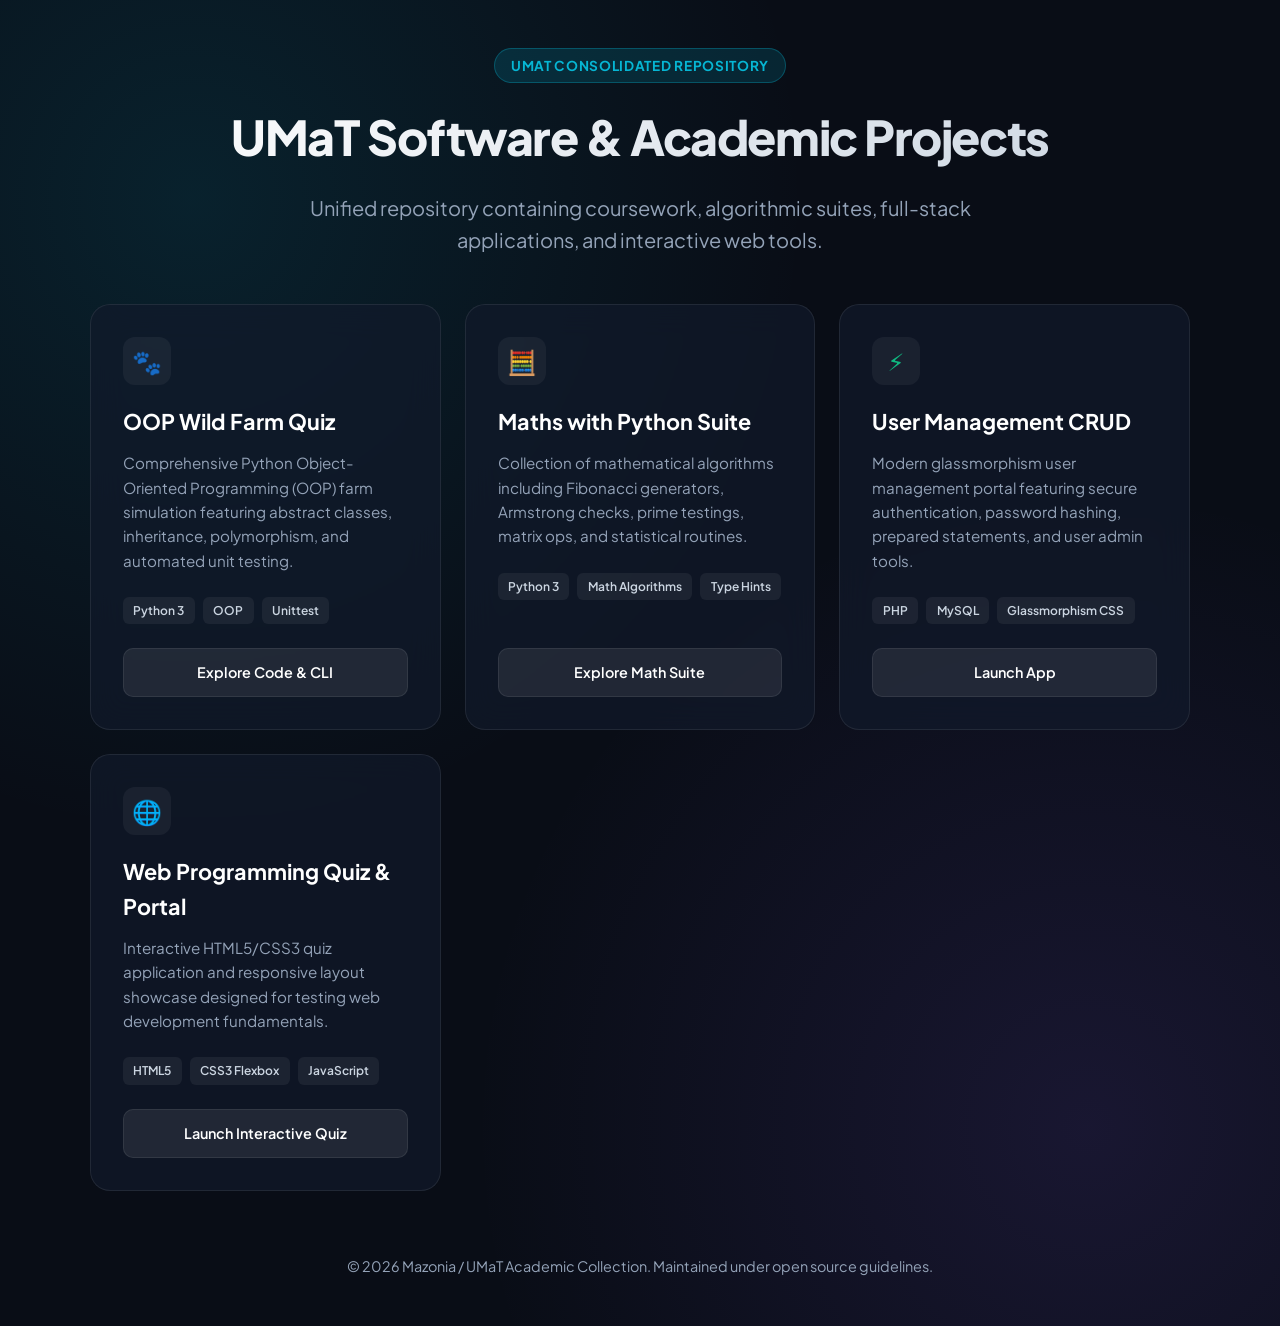
==== index.html @ 9bd82796 "Consolidate UMaT projects, refactor codebases, modernize UI/UX, and add open-source governance docum" ====
<!DOCTYPE html>
<html lang="en">
<head>
    <meta charset="UTF-8">
    <meta name="viewport" content="width=device-width, initial-scale=1.0">
    <title>UMaT Academic & Software Engineering Portfolio</title>
    <link href="https://fonts.googleapis.com/css2?family=Plus+Jakarta+Sans:wght@300;400;500;600;700;800&display=swap" rel="stylesheet">
    <style>
        :root {
            --bg-color: #090d16;
            --card-bg: rgba(18, 26, 43, 0.7);
            --border-color: rgba(255, 255, 255, 0.08);
            --accent-cyan: #06b6d4;
            --accent-purple: #8b5cf6;
            --accent-pink: #ec4899;
            --accent-emerald: #10b981;
            --text-primary: #f8fafc;
            --text-secondary: #94a3b8;
        }

        * { box-sizing: border-box; margin: 0; padding: 0; }

        body {
            font-family: 'Plus Jakarta Sans', system-ui, sans-serif;
            background-color: var(--bg-color);
            background-image: 
                radial-gradient(at 15% 15%, rgba(6, 182, 212, 0.12) 0px, transparent 40%),
                radial-gradient(at 85% 85%, rgba(139, 92, 246, 0.12) 0px, transparent 40%);
            color: var(--text-primary);
            min-height: 100vh;
            padding: 3rem 1.5rem;
            line-height: 1.6;
        }

        .header-container {
            max-width: 1100px;
            margin: 0 auto 3rem auto;
            text-align: center;
        }

        .badge {
            display: inline-block;
            background: rgba(6, 182, 212, 0.15);
            color: var(--accent-cyan);
            border: 1px solid rgba(6, 182, 212, 0.3);
            padding: 0.35rem 1rem;
            border-radius: 9999px;
            font-size: 0.85rem;
            font-weight: 700;
            letter-spacing: 0.05em;
            text-transform: uppercase;
            margin-bottom: 1rem;
        }

        h1 {
            font-size: 3rem;
            font-weight: 800;
            letter-spacing: -0.03em;
            background: linear-gradient(135deg, #ffffff 0%, #cbd5e1 100%);
            -webkit-background-clip: text;
            -webkit-text-fill-color: transparent;
            margin-bottom: 1rem;
        }

        p.subtitle {
            font-size: 1.25rem;
            color: var(--text-secondary);
            max-width: 700px;
            margin: 0 auto;
        }

        .projects-grid {
            max-width: 1100px;
            margin: 0 auto;
            display: grid;
            grid-template-columns: repeat(auto-fit, minmax(260px, 1fr));
            gap: 1.5rem;
        }

        .project-card {
            background: var(--card-bg);
            border: 1px solid var(--border-color);
            border-radius: 20px;
            padding: 2rem;
            backdrop-filter: blur(16px);
            transition: all 0.3s cubic-bezier(0.4, 0, 0.2, 1);
            display: flex;
            flex-direction: column;
            justify-content: space-between;
            position: relative;
            overflow: hidden;
        }

        .project-card::before {
            content: '';
            position: absolute;
            top: 0; left: 0; right: 0; height: 4px;
            background: linear-gradient(90deg, var(--accent-cyan), var(--accent-purple));
            opacity: 0;
            transition: opacity 0.3s ease;
        }

        .project-card:hover {
            transform: translateY(-6px);
            border-color: rgba(255, 255, 255, 0.2);
            box-shadow: 0 20px 30px -10px rgba(0, 0, 0, 0.5);
        }

        .project-card:hover::before {
            opacity: 1;
        }

        .card-icon {
            width: 48px;
            height: 48px;
            border-radius: 12px;
            background: rgba(255, 255, 255, 0.05);
            display: flex;
            align-items: center;
            justify-content: center;
            font-size: 1.5rem;
            margin-bottom: 1.25rem;
        }

        .card-title {
            font-size: 1.35rem;
            font-weight: 700;
            margin-bottom: 0.75rem;
            color: #ffffff;
        }

        .card-desc {
            color: var(--text-secondary);
            font-size: 0.95rem;
            margin-bottom: 1.5rem;
            flex-grow: 1;
        }

        .card-tech {
            display: flex;
            gap: 0.5rem;
            flex-wrap: wrap;
            margin-bottom: 1.5rem;
        }

        .tech-pill {
            background: rgba(255, 255, 255, 0.06);
            color: #cbd5e1;
            padding: 0.25rem 0.65rem;
            border-radius: 6px;
            font-size: 0.75rem;
            font-weight: 600;
        }

        .btn-launch {
            display: inline-flex;
            align-items: center;
            justify-content: center;
            gap: 0.5rem;
            background: rgba(255, 255, 255, 0.08);
            color: #ffffff;
            text-decoration: none;
            padding: 0.75rem 1.25rem;
            border-radius: 10px;
            font-weight: 600;
            font-size: 0.9rem;
            transition: all 0.2s ease;
            border: 1px solid var(--border-color);
        }

        .btn-launch:hover {
            background: var(--accent-cyan);
            color: #090d16;
            border-color: var(--accent-cyan);
            box-shadow: 0 0 20px rgba(6, 182, 212, 0.4);
        }

        footer {
            text-align: center;
            margin-top: 4rem;
            color: var(--text-secondary);
            font-size: 0.9rem;
        }
    </style>
</head>
<body>

    <div class="header-container">
        <span class="badge">UMaT Consolidated Repository</span>
        <h1>UMaT Software & Academic Projects</h1>
        <p class="subtitle">Unified repository containing coursework, algorithmic suites, full-stack applications, and interactive web tools.</p>
    </div>

    <div class="projects-grid">
        <!-- OOP Quiz -->
        <div class="project-card">
            <div>
                <div class="card-icon" style="color:var(--accent-purple);">🐾</div>
                <h2 class="card-title">OOP Wild Farm Quiz</h2>
                <p class="card-desc">Comprehensive Python Object-Oriented Programming (OOP) farm simulation featuring abstract classes, inheritance, polymorphism, and automated unit testing.</p>
                <div class="card-tech">
                    <span class="tech-pill">Python 3</span>
                    <span class="tech-pill">OOP</span>
                    <span class="tech-pill">Unittest</span>
                </div>
            </div>
            <a href="OOP-Quiz/main.py" class="btn-launch">Explore Code & CLI</a>
        </div>

        <!-- Maths with Python -->
        <div class="project-card">
            <div>
                <div class="card-icon" style="color:var(--accent-cyan);">🧮</div>
                <h2 class="card-title">Maths with Python Suite</h2>
                <p class="card-desc">Collection of mathematical algorithms including Fibonacci generators, Armstrong checks, prime testings, matrix ops, and statistical routines.</p>
                <div class="card-tech">
                    <span class="tech-pill">Python 3</span>
                    <span class="tech-pill">Math Algorithms</span>
                    <span class="tech-pill">Type Hints</span>
                </div>
            </div>
            <a href="Maths-with-python/math_suite.py" class="btn-launch">Explore Math Suite</a>
        </div>

        <!-- CRUD App -->
        <div class="project-card">
            <div>
                <div class="card-icon" style="color:var(--accent-emerald);">⚡</div>
                <h2 class="card-title">User Management CRUD</h2>
                <p class="card-desc">Modern glassmorphism user management portal featuring secure authentication, password hashing, prepared statements, and user admin tools.</p>
                <div class="card-tech">
                    <span class="tech-pill">PHP</span>
                    <span class="tech-pill">MySQL</span>
                    <span class="tech-pill">Glassmorphism CSS</span>
                </div>
            </div>
            <a href="crud_app/index.php" class="btn-launch">Launch App</a>
        </div>

        <!-- Web Programming Quiz -->
        <div class="project-card">
            <div>
                <div class="card-icon" style="color:var(--accent-pink);">🌐</div>
                <h2 class="card-title">Web Programming Quiz & Portal</h2>
                <p class="card-desc">Interactive HTML5/CSS3 quiz application and responsive layout showcase designed for testing web development fundamentals.</p>
                <div class="card-tech">
                    <span class="tech-pill">HTML5</span>
                    <span class="tech-pill">CSS3 Flexbox</span>
                    <span class="tech-pill">JavaScript</span>
                </div>
            </div>
            <a href="Web-Programming-Quiz/index.html" class="btn-launch">Launch Interactive Quiz</a>
        </div>
    </div>

    <footer>
        <p>© 2026 Mazonia / UMaT Academic Collection. Maintained under open source guidelines.</p>
    </footer>

</body>
</html>
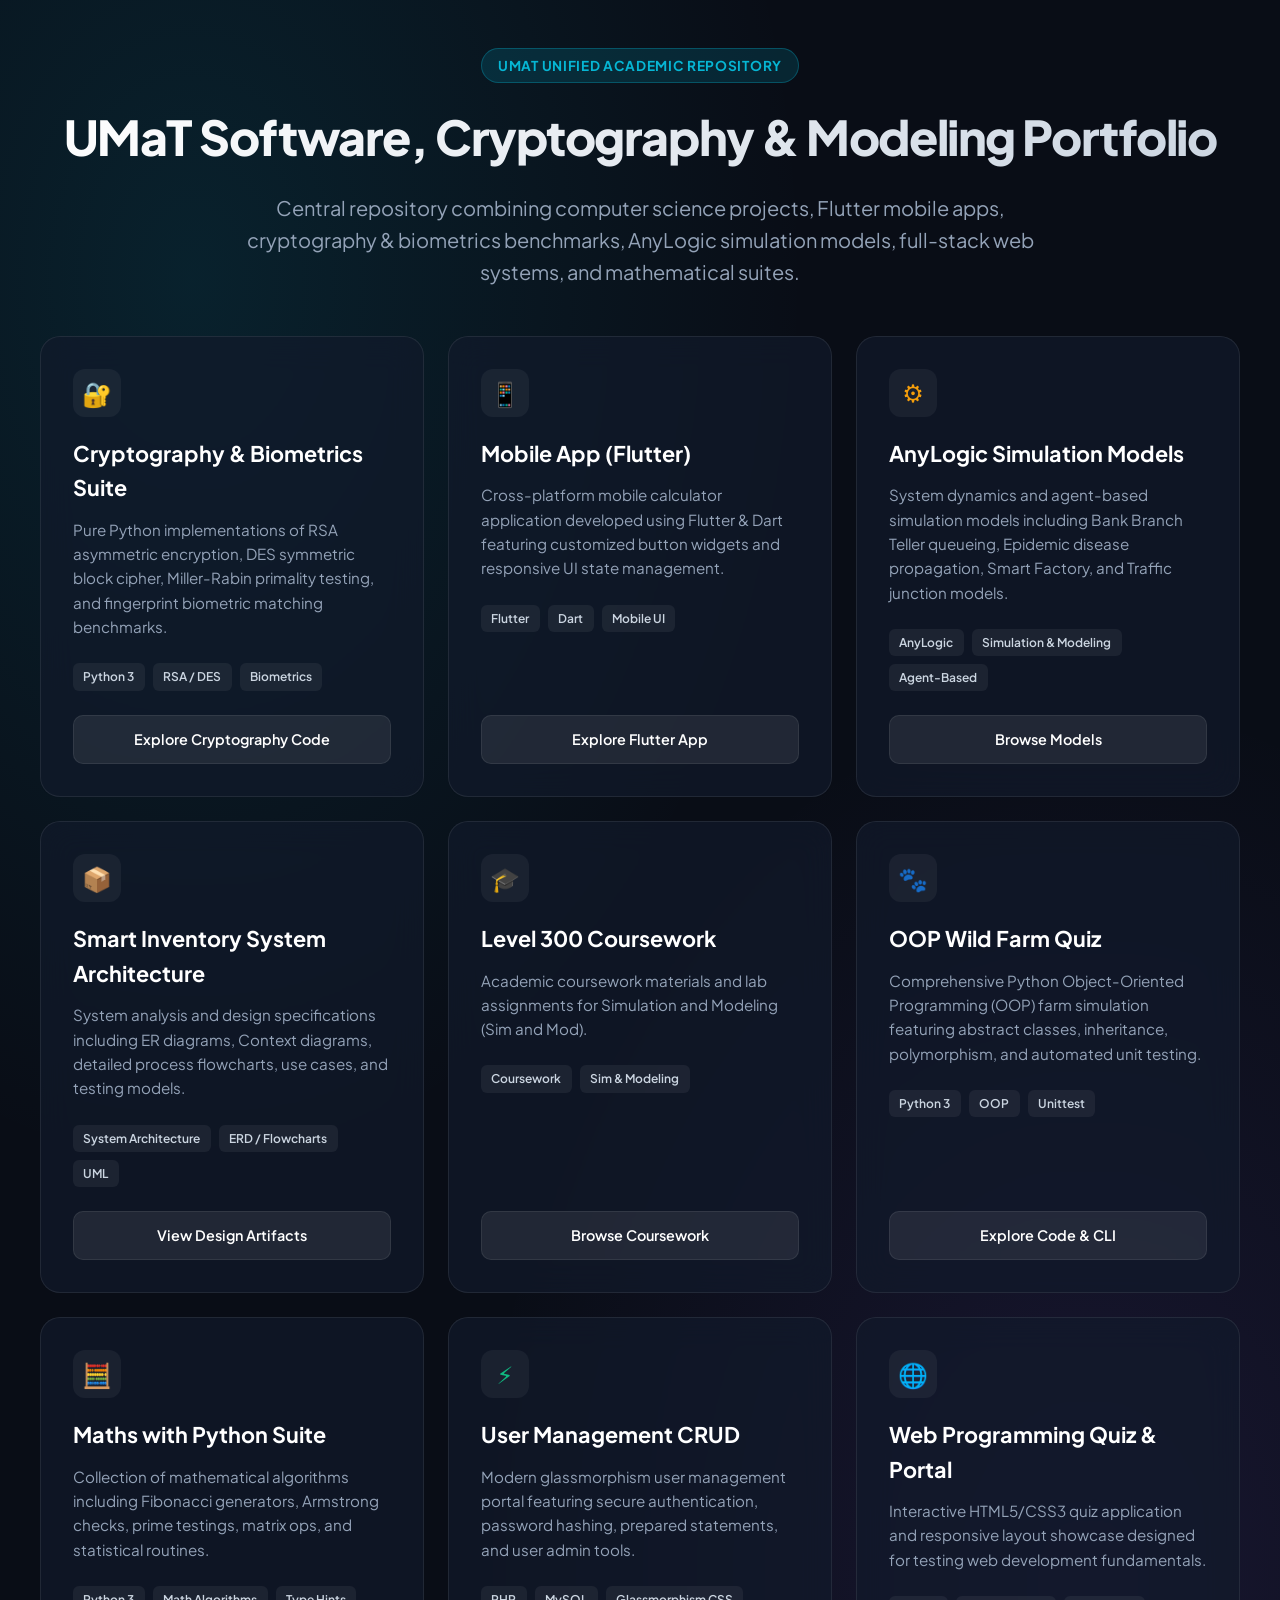
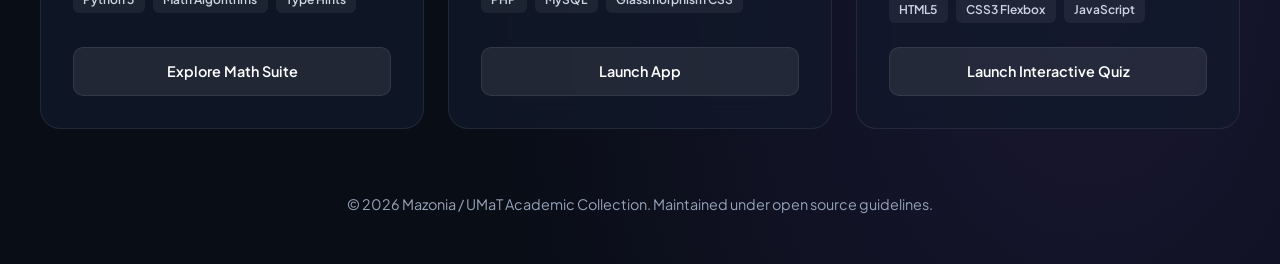
==== commit 8b95931d: "Add 5 additional UMaT projects (Mobile-App, level-300, simulation-projects-anylogic, cryptograph-bio" ====
--- a/index.html
+++ b/index.html
@@ -14,6 +14,7 @@
             --accent-purple: #8b5cf6;
             --accent-pink: #ec4899;
             --accent-emerald: #10b981;
+            --accent-gold: #f59e0b;
             --text-primary: #f8fafc;
             --text-secondary: #94a3b8;
         }
@@ -33,7 +34,7 @@
         }
 
         .header-container {
-            max-width: 1100px;
+            max-width: 1200px;
             margin: 0 auto 3rem auto;
             text-align: center;
         }
@@ -65,15 +66,15 @@
         p.subtitle {
             font-size: 1.25rem;
             color: var(--text-secondary);
-            max-width: 700px;
+            max-width: 800px;
             margin: 0 auto;
         }
 
         .projects-grid {
-            max-width: 1100px;
+            max-width: 1200px;
             margin: 0 auto;
             display: grid;
-            grid-template-columns: repeat(auto-fit, minmax(260px, 1fr));
+            grid-template-columns: repeat(auto-fit, minmax(320px, 1fr));
             gap: 1.5rem;
         }
 
@@ -186,12 +187,86 @@
 <body>
 
     <div class="header-container">
-        <span class="badge">UMaT Consolidated Repository</span>
-        <h1>UMaT Software & Academic Projects</h1>
-        <p class="subtitle">Unified repository containing coursework, algorithmic suites, full-stack applications, and interactive web tools.</p>
+        <span class="badge">UMaT Unified Academic Repository</span>
+        <h1>UMaT Software, Cryptography & Modeling Portfolio</h1>
+        <p class="subtitle">Central repository combining computer science projects, Flutter mobile apps, cryptography & biometrics benchmarks, AnyLogic simulation models, full-stack web systems, and mathematical suites.</p>
     </div>
 
     <div class="projects-grid">
+        <!-- Cryptography & Biometrics -->
+        <div class="project-card">
+            <div>
+                <div class="card-icon" style="color:var(--accent-cyan);">🔐</div>
+                <h2 class="card-title">Cryptography & Biometrics Suite</h2>
+                <p class="card-desc">Pure Python implementations of RSA asymmetric encryption, DES symmetric block cipher, Miller-Rabin primality testing, and fingerprint biometric matching benchmarks.</p>
+                <div class="card-tech">
+                    <span class="tech-pill">Python 3</span>
+                    <span class="tech-pill">RSA / DES</span>
+                    <span class="tech-pill">Biometrics</span>
+                </div>
+            </div>
+            <a href="cryptograph-biometrics/rsa.py" class="btn-launch">Explore Cryptography Code</a>
+        </div>
+
+        <!-- Mobile App Flutter -->
+        <div class="project-card">
+            <div>
+                <div class="card-icon" style="color:var(--accent-purple);">📱</div>
+                <h2 class="card-title">Mobile App (Flutter)</h2>
+                <p class="card-desc">Cross-platform mobile calculator application developed using Flutter & Dart featuring customized button widgets and responsive UI state management.</p>
+                <div class="card-tech">
+                    <span class="tech-pill">Flutter</span>
+                    <span class="tech-pill">Dart</span>
+                    <span class="tech-pill">Mobile UI</span>
+                </div>
+            </div>
+            <a href="Mobile-App/calculator_app/lib/main.dart" class="btn-launch">Explore Flutter App</a>
+        </div>
+
+        <!-- AnyLogic Simulation -->
+        <div class="project-card">
+            <div>
+                <div class="card-icon" style="color:var(--accent-gold);">⚙️</div>
+                <h2 class="card-title">AnyLogic Simulation Models</h2>
+                <p class="card-desc">System dynamics and agent-based simulation models including Bank Branch Teller queueing, Epidemic disease propagation, Smart Factory, and Traffic junction models.</p>
+                <div class="card-tech">
+                    <span class="tech-pill">AnyLogic</span>
+                    <span class="tech-pill">Simulation & Modeling</span>
+                    <span class="tech-pill">Agent-Based</span>
+                </div>
+            </div>
+            <a href="simulation-projects-anylogic/" class="btn-launch">Browse Models</a>
+        </div>
+
+        <!-- Inventory System -->
+        <div class="project-card">
+            <div>
+                <div class="card-icon" style="color:var(--accent-emerald);">📦</div>
+                <h2 class="card-title">Smart Inventory System Architecture</h2>
+                <p class="card-desc">System analysis and design specifications including ER diagrams, Context diagrams, detailed process flowcharts, use cases, and testing models.</p>
+                <div class="card-tech">
+                    <span class="tech-pill">System Architecture</span>
+                    <span class="tech-pill">ERD / Flowcharts</span>
+                    <span class="tech-pill">UML</span>
+                </div>
+            </div>
+            <a href="inventory-system/" class="btn-launch">View Design Artifacts</a>
+        </div>
+
+        <!-- Level 300 Assignments -->
+        <div class="project-card">
+            <div>
+                <div class="card-icon" style="color:var(--accent-pink);">🎓</div>
+                <h2 class="card-title">Level 300 Coursework</h2>
+                <p class="card-desc">Academic coursework materials and lab assignments for Simulation and Modeling (Sim and Mod).</p>
+                <div class="card-tech">
+                    <span class="tech-pill">Coursework</span>
+                    <span class="tech-pill">Sim & Modeling</span>
+                </div>
+            </div>
+            <a href="level-300/" class="btn-launch">Browse Coursework</a>
+        </div>
+
         <!-- OOP Quiz -->
         <div class="project-card">
             <div>
